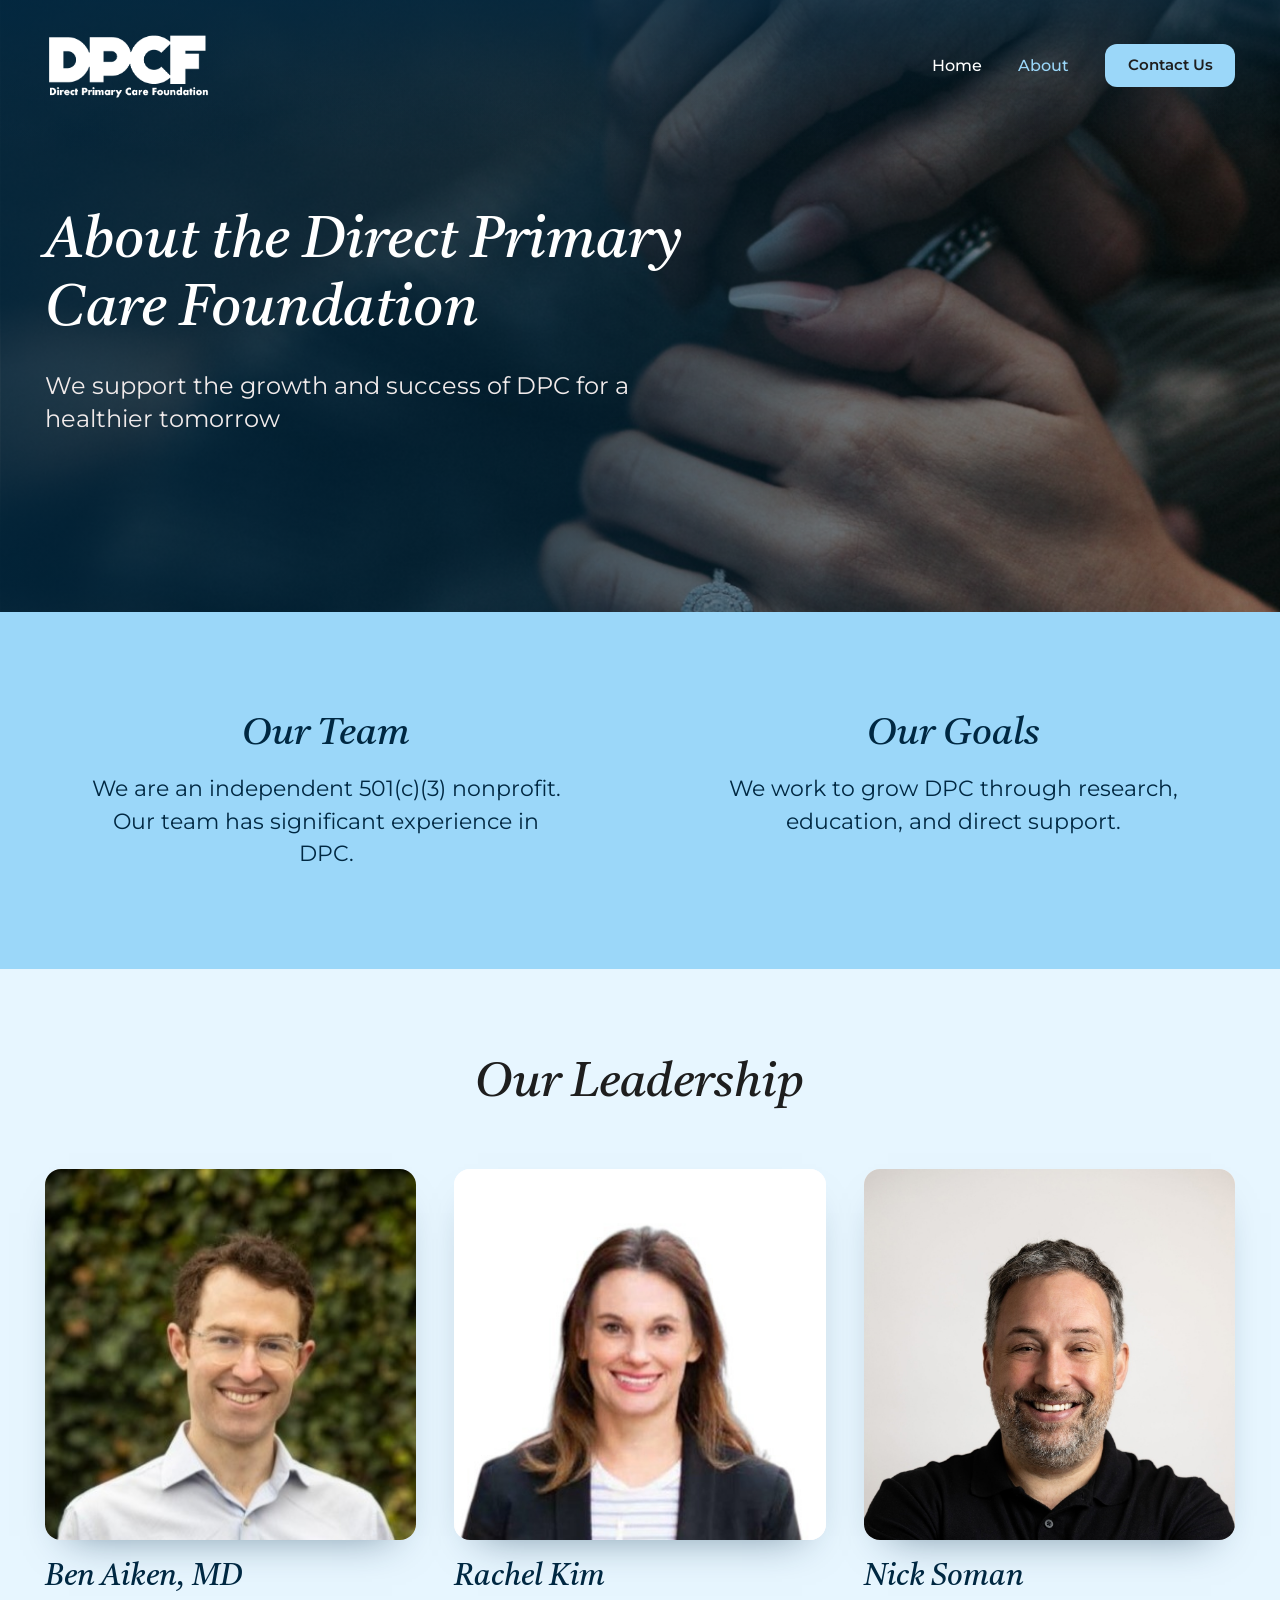
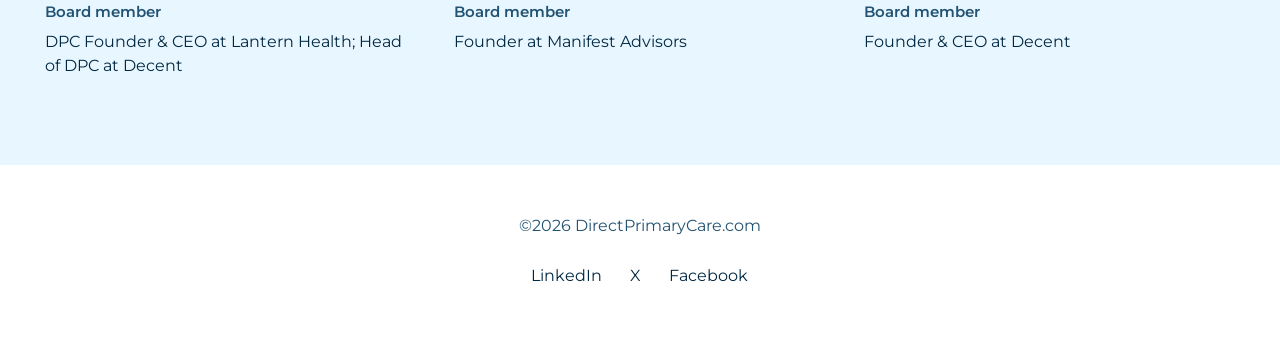
==== about.html @ 8b3974f1 "Direct Primary Care Foundation site (recreated): home + about with leadership Co-Authored-By: Claude" ====
<!DOCTYPE html>
<html lang="en">
<head>
<meta charset="utf-8" />
<meta name="viewport" content="width=device-width, initial-scale=1" />
<title>About — Direct Primary Care Foundation</title>
<meta name="description" content="About the Direct Primary Care Foundation: an independent 501(c)(3) nonprofit working to grow DPC through research, education, and direct support." />
<link rel="icon" type="image/png" href="images/favicon.png" />
<link rel="apple-touch-icon" href="images/favicon.png" />
<link rel="preconnect" href="https://fonts.googleapis.com" />
<link rel="preconnect" href="https://fonts.gstatic.com" crossorigin />
<link href="https://fonts.googleapis.com/css2?family=Castoro:ital@0;1&family=Montserrat:ital,wght@0,300;0,400;0,500;0,600;0,700;1,400&display=swap" rel="stylesheet" />
<link rel="stylesheet" href="styles.css" />
<script>document.documentElement.classList.add('js');</script>
</head>
<body>

<!-- ============================================================ HERO + NAV -->
<section class="hero is-about">
  <header class="nav">
    <div class="container nav-inner">
      <a href="index.html" class="brand" aria-label="Direct Primary Care Foundation home">
        <img src="images/logo-white.png" alt="Direct Primary Care Foundation" />
      </a>
      <nav class="nav-menu" aria-label="Primary">
        <a href="index.html" class="nav-link">Home</a>
        <a href="about.html" class="nav-link current">About</a>
        <a href="mailto:hello@directprimarycare.com" class="button is-small">Contact Us</a>
      </nav>
    </div>
  </header>

  <div class="container">
    <div class="hero-wrap">
      <h1 class="reveal">About the Direct Primary Care Foundation</h1>
      <p class="hero-desc reveal">We support the growth and success of DPC for a healthier tomorrow</p>
    </div>
  </div>
</section>

<!-- ============================================================ TEAM & GOALS -->
<section class="about-goals">
  <div class="container about-goals-wrap">
    <div class="about-grid">
      <div class="about-card reveal">
        <h3>Our Team</h3>
        <p>We are an independent 501(c)(3) nonprofit. Our team has significant experience in DPC.</p>
      </div>
      <div class="about-card reveal">
        <h3>Our Goals</h3>
        <p>We work to grow DPC through research, education, and direct support.</p>
      </div>
    </div>
  </div>
</section>

<!-- ============================================================ LEADERSHIP -->
<section class="leadership">
  <div class="container leadership-wrap">
    <div class="leadership-title reveal">
      <h2>Our Leadership</h2>
    </div>
    <div class="leadership-grid">
      <article class="leader reveal">
        <div class="leader-img"><img src="images/team-ben-aiken.jpeg" alt="Ben Aiken, MD" /></div>
        <div class="leader-body">
          <h3>Ben Aiken, MD</h3>
          <div class="leader-role">Board member</div>
          <p class="leader-desc">DPC Founder &amp; CEO at Lantern Health; Head of DPC at Decent</p>
        </div>
      </article>
      <article class="leader reveal">
        <div class="leader-img"><img src="images/team-rachel-kim.jpeg" alt="Rachel Kim" /></div>
        <div class="leader-body">
          <h3>Rachel Kim</h3>
          <div class="leader-role">Board member</div>
          <p class="leader-desc">Founder at Manifest Advisors</p>
        </div>
      </article>
      <article class="leader reveal">
        <div class="leader-img"><img src="images/team-nick-soman.jpg" alt="Nick Soman" /></div>
        <div class="leader-body">
          <h3>Nick Soman</h3>
          <div class="leader-role">Board member</div>
          <p class="leader-desc">Founder &amp; CEO at Decent</p>
        </div>
      </article>
    </div>
  </div>
</section>

<!-- ============================================================ FOOTER -->
<footer class="footer">
  <div class="container footer-wrap">
    <div class="footer-copy">&copy;<span class="year">2026</span> DirectPrimaryCare.com</div>
    <nav class="footer-menu" aria-label="Social">
      <a href="https://linkedin.com/company/dpcfoundation" target="_blank" rel="noopener" class="footer-link">LinkedIn</a>
      <a href="https://x.com/DPCFoundation" target="_blank" rel="noopener" class="footer-link">X</a>
      <a href="https://www.facebook.com/directprimarycarefoundation" target="_blank" rel="noopener" class="footer-link">Facebook</a>
    </nav>
  </div>
</footer>

<script src="site.js"></script>
</body>
</html>
---- styles.css ----
/* ============================================================
   Direct Primary Care Foundation — shared stylesheet
   Faithful recreation of the original directprimarycare.com.
   Brand palette + Castoro/Montserrat type from the original.
   ============================================================ */
:root {
  --black:      #1e1e1e;
  --blue-shade: #225372;  /* mission section */
  --navy:       #002842;  /* "light-blue" in original: text & links */
  --sky-blue:   #9bd7f9;  /* buttons & section backgrounds */
  --tertiary:   #e7f6ff;  /* pale blue leadership section */
  --white:      #f1ebeb;  /* warm off-white */

  --font-heading: 'Castoro', Georgia, 'Times New Roman', serif;
  --font-body: 'Montserrat', system-ui, -apple-system, 'Segoe UI', Arial, sans-serif;

  --container: 81.25rem;  /* 1300px */
}

*, *::before, *::after { box-sizing: border-box; }
html { -webkit-text-size-adjust: 100%; scroll-behavior: smooth; }
@media (prefers-reduced-motion: reduce) { html { scroll-behavior: auto; } }
body {
  margin: 0;
  font-family: var(--font-body);
  color: var(--navy);
  background: #fff;
  font-size: 1rem;
  line-height: 1.6;
  -webkit-font-smoothing: antialiased;
}
h1, h2, h3 {
  font-family: var(--font-heading);
  font-style: italic;
  font-weight: 400;
  margin: 0;
  line-height: 1.15;
  text-wrap: balance;
}
p { margin: 0; }
img { display: block; max-width: 100%; }
a { color: inherit; text-decoration: none; }
:focus-visible { outline: 3px solid var(--sky-blue); outline-offset: 3px; border-radius: 4px; }

.container { width: 93%; max-width: var(--container); margin-inline: auto; }

/* ---------------- Buttons ---------------- */
.button {
  display: inline-block;
  background: var(--sky-blue);
  color: var(--black);
  font-family: var(--font-body);
  font-size: .95rem;
  font-weight: 600;
  text-align: center;
  border-radius: .75rem;
  padding: .85rem 3.25rem;
  transition: background-color .25s ease, transform .2s ease;
}
.button:hover { background: var(--white); transform: translateY(-2px); }
.button.is-small { padding: .6rem 1.4rem; }

/* ============================================================ NAV */
.nav { position: absolute; top: 0; left: 0; right: 0; z-index: 20; }
.nav-inner {
  display: flex; align-items: center; justify-content: space-between;
  gap: 1.5rem; padding-top: 2rem; padding-bottom: 1rem;
}
.brand img { width: 168px; height: auto; }
.nav-menu { display: flex; align-items: center; gap: 2.25rem; }
.nav-link { color: #fff; font-size: 1rem; font-weight: 500; transition: color .25s ease; }
.nav-link:hover, .nav-link.current { color: var(--sky-blue); }
@media (max-width: 600px) {
  .brand img { width: 132px; }
  .nav-menu { gap: 1.1rem; }
  .nav-link { font-size: .9rem; }
  .nav .button { padding: .55rem 1.1rem; }
}

/* ============================================================ HERO (shared) */
.hero {
  position: relative;
  min-height: 100vh;
  background-position: 72% center;
  background-repeat: no-repeat;
  background-size: cover;
  overflow: hidden;
  display: flex;
  align-items: center;
}
/* Navy scrims: a top band keeps the white logo/nav legible, a left wash
   keeps the headline legible over the photo. */
.hero::before {
  content: "";
  position: absolute; inset: 0;
  background:
    linear-gradient(180deg,
      rgba(0,40,66,.72) 0%,
      rgba(0,40,66,.28) 12%,
      rgba(0,40,66,0) 24%),
    linear-gradient(90deg,
      rgba(0,40,66,.88) 0%,
      rgba(0,40,66,.66) 40%,
      rgba(0,40,66,.22) 68%,
      rgba(0,40,66,0) 100%);
}
.hero .container { position: relative; z-index: 2; }
.hero-wrap { padding-top: 9rem; padding-bottom: 7rem; max-width: 52rem; }
.hero h1 { color: #fff; font-size: clamp(2.4rem, 6vw, 3.625rem); line-height: 1.18; }
.hero-desc {
  color: var(--white);
  font-size: clamp(1.15rem, 2.2vw, 1.5rem);
  line-height: 1.4;
  margin-top: 1.5rem;
  max-width: 40rem;
}
.hero-wrap .button { margin-top: 2.25rem; }

/* Home hero photo */
.hero.is-home { background-image: url("images/hero.png"); }

/* About hero photo — shorter subpage hero over a darker image */
.hero.is-about {
  background-image: url("images/about-hero.png");
  min-height: 68vh;
  background-position: 60% center;
}
.hero.is-about::before {
  background:
    linear-gradient(180deg, rgba(0,40,66,.60) 0%, rgba(0,40,66,.2) 14%, rgba(0,40,66,0) 26%),
    linear-gradient(90deg, rgba(0,40,66,.80) 0%, rgba(0,40,66,.55) 45%, rgba(0,40,66,.2) 75%, rgba(0,40,66,0) 100%);
}
.hero.is-about .hero-wrap { max-width: 40rem; }

/* ============================================================ MISSION (home) */
.mission { background: var(--blue-shade); color: #fff; }
.mission-wrap { padding-block: clamp(3.5rem, 8vw, 6.25rem); }
.mission-grid {
  display: grid; grid-template-columns: 1fr 1fr;
  gap: clamp(2rem, 5vw, 3.5rem); align-items: center;
}
.mission h2 { color: #fff; font-size: clamp(2.1rem, 4vw, 3rem); }
.mission-copy p {
  color: var(--white);
  font-size: clamp(1.15rem, 2vw, 1.5rem);
  line-height: 1.5;
  margin-top: 1.5rem;
}
.mission-copy a.link { color: #fff; text-decoration: underline; text-underline-offset: 3px; }
.mission-copy a.link:hover { color: var(--sky-blue); }
.mission-img-wrap { display: flex; justify-content: center; }
.mission-img-wrap img { width: 100%; max-width: 460px; height: auto; border-radius: 1rem; }
@media (max-width: 820px) {
  .mission-grid { grid-template-columns: 1fr; }
  .mission-img-wrap { order: -1; }
  .mission-img-wrap img { max-width: 360px; }
}

/* ============================================================ WHAT WE DO (home) */
.wedo { background: var(--sky-blue); }
.wedo-wrap { padding-block: clamp(3.5rem, 7vw, 5.5rem); }
.wedo-title { text-align: center; margin-bottom: clamp(2.5rem, 5vw, 3.75rem); }
.wedo-title h2 { color: var(--black); font-size: clamp(2rem, 4vw, 3rem); }
.wedo-grid { display: grid; grid-template-columns: repeat(3, 1fr); gap: clamp(1.75rem, 3vw, 2.5rem); }
.card { display: flex; flex-direction: column; gap: 1.5rem; }
.card-img {
  overflow: hidden; border-radius: 1rem; height: 300px;
  box-shadow: 0 20px 40px -24px rgba(0,40,66,.5);
}
.card-img img { width: 100%; height: 100%; object-fit: cover; }
.card-body { display: flex; flex-direction: column; gap: .75rem; }
.card-body h3 { color: var(--navy); font-size: clamp(1.6rem, 2.6vw, 2.125rem); }
.card-body p { color: var(--navy); font-size: clamp(1.05rem, 1.8vw, 1.25rem); line-height: 1.45; }
@media (max-width: 860px) { .wedo-grid { grid-template-columns: 1fr; max-width: 460px; margin-inline: auto; } }

/* ============================================================ ABOUT: Team & Goals */
.about-goals { background: var(--sky-blue); }
.about-goals-wrap { padding-block: clamp(3.5rem, 8vw, 6.25rem); }
.about-grid {
  display: grid; grid-template-columns: 1fr 1fr;
  gap: clamp(2.5rem, 5vw, 4.5rem);
}
.about-card { text-align: center; display: flex; flex-direction: column; align-items: center; gap: 1rem; padding-inline: clamp(0rem, 3vw, 3.5rem); }
.about-card h3 { color: var(--navy); font-size: clamp(1.9rem, 3vw, 2.4rem); }
.about-card p { color: var(--navy); font-size: clamp(1.1rem, 1.9vw, 1.35rem); line-height: 1.5; max-width: 30rem; }
@media (max-width: 720px) { .about-grid { grid-template-columns: 1fr; gap: 3rem; } }

/* ============================================================ ABOUT: Leadership */
.leadership { background: var(--tertiary); }
.leadership-wrap { padding-block: clamp(3.5rem, 7vw, 5.5rem); }
.leadership-title { text-align: center; margin-bottom: clamp(2.5rem, 5vw, 3.5rem); }
.leadership-title h2 { color: var(--black); font-size: clamp(2rem, 4vw, 3rem); }
.leadership-grid { display: grid; grid-template-columns: repeat(3, 1fr); gap: clamp(1.75rem, 3vw, 3rem); }
.leader { display: flex; flex-direction: column; gap: 1.25rem; }
.leader-img {
  overflow: hidden; border-radius: 1rem; aspect-ratio: 1 / 1;
  background: #fff; box-shadow: 0 20px 40px -24px rgba(0,40,66,.5);
}
.leader-img img { width: 100%; height: 100%; object-fit: cover; object-position: center top; }
.leader-body { display: flex; flex-direction: column; gap: .35rem; }
.leader-body h3 { color: var(--navy); font-size: clamp(1.5rem, 2.4vw, 1.9rem); }
.leader-role { color: var(--blue-shade); font-weight: 600; font-size: .95rem; }
.leader-desc { color: var(--navy); font-size: 1.02rem; line-height: 1.45; }
@media (max-width: 860px) { .leadership-grid { grid-template-columns: 1fr; max-width: 380px; margin-inline: auto; } }

/* ============================================================ FOOTER */
.footer { background: #fff; }
.footer-wrap {
  padding-block: 3rem;
  display: flex; flex-direction: column; align-items: center; gap: 1.5rem;
  text-align: center;
}
.footer-copy { color: var(--blue-shade); font-size: 1rem; }
.footer-menu { display: flex; flex-wrap: wrap; justify-content: center; gap: 1.75rem; }
.footer-link { color: var(--navy); font-size: 1rem; transition: color .2s ease; }
.footer-link:hover { color: var(--blue-shade); }

/* ============================================================ REVEAL */
.js .reveal { opacity: 0; transform: translateY(20px); transition: opacity .8s ease, transform .8s ease; }
.js .reveal.in { opacity: 1; transform: none; }
@media (prefers-reduced-motion: reduce) {
  .js .reveal { opacity: 1; transform: none; transition: none; }
  .button:hover, .mission-img-wrap img { transition: none; }
}
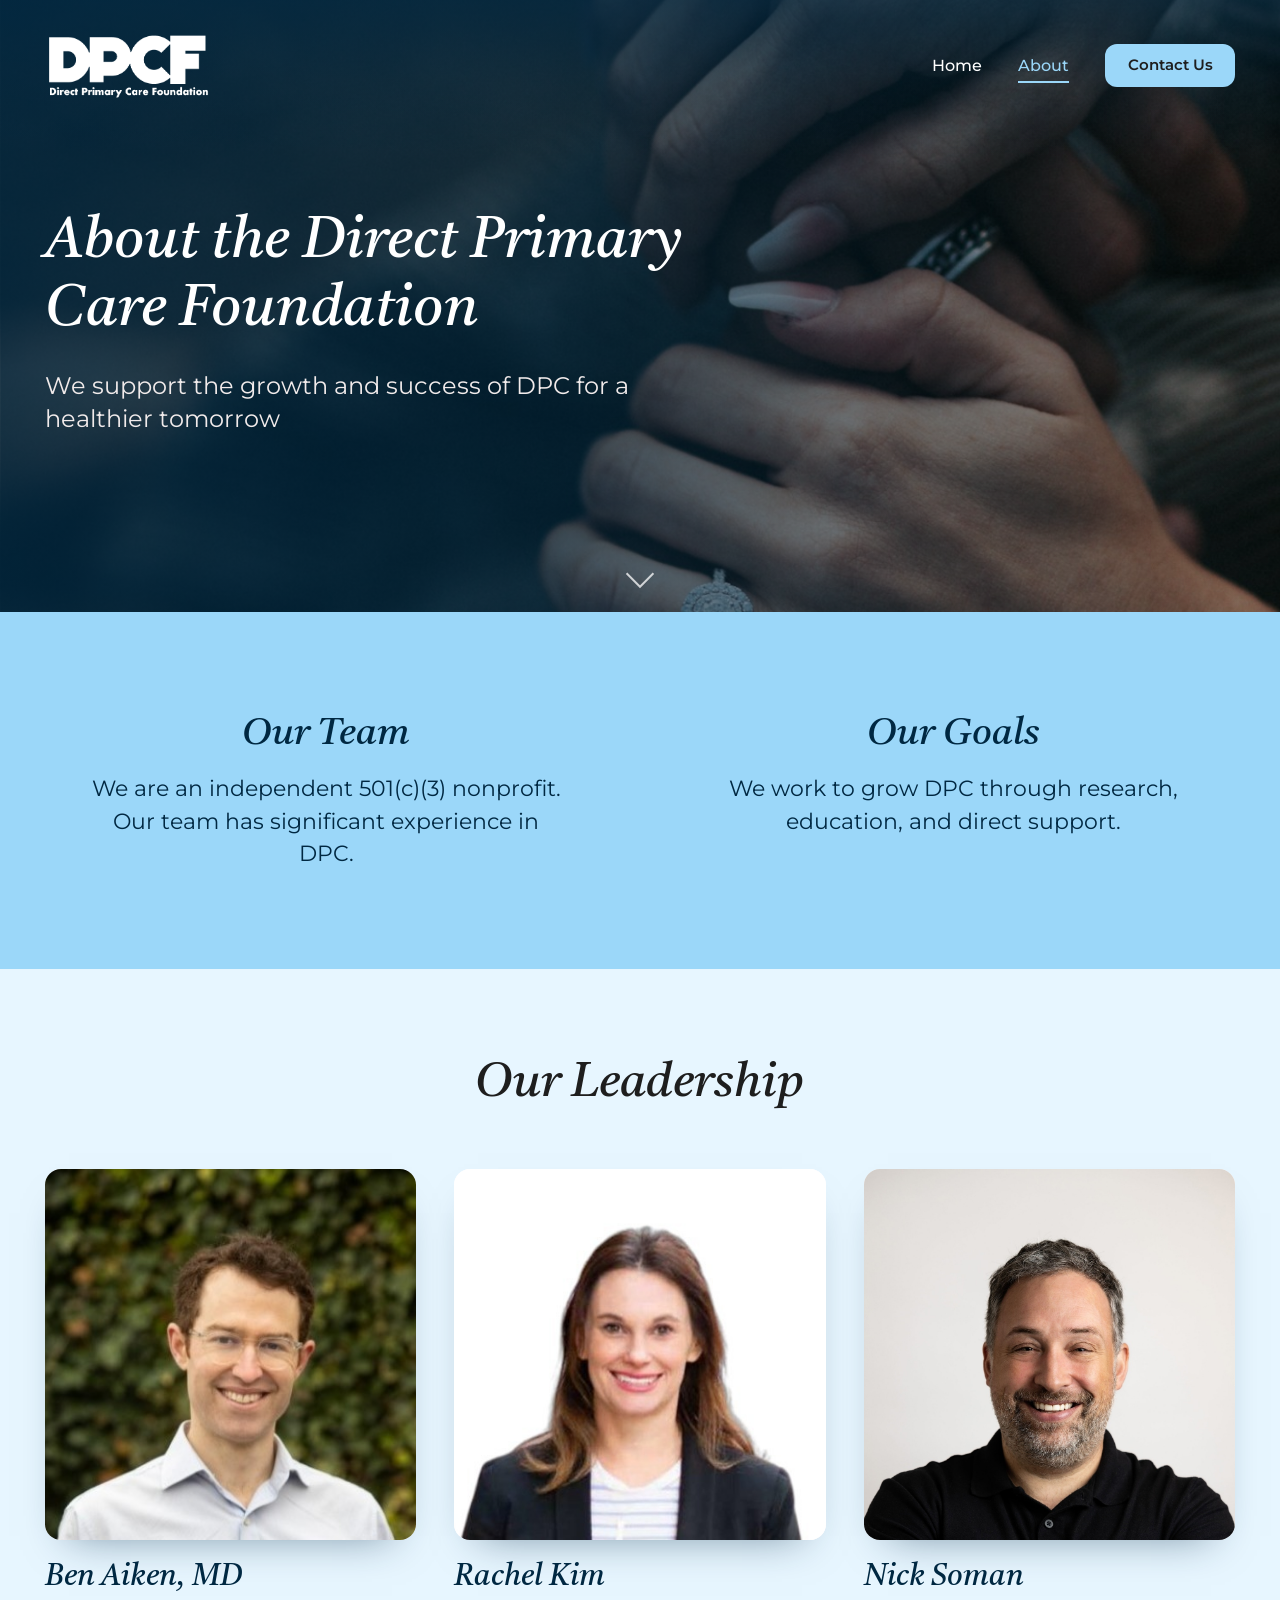
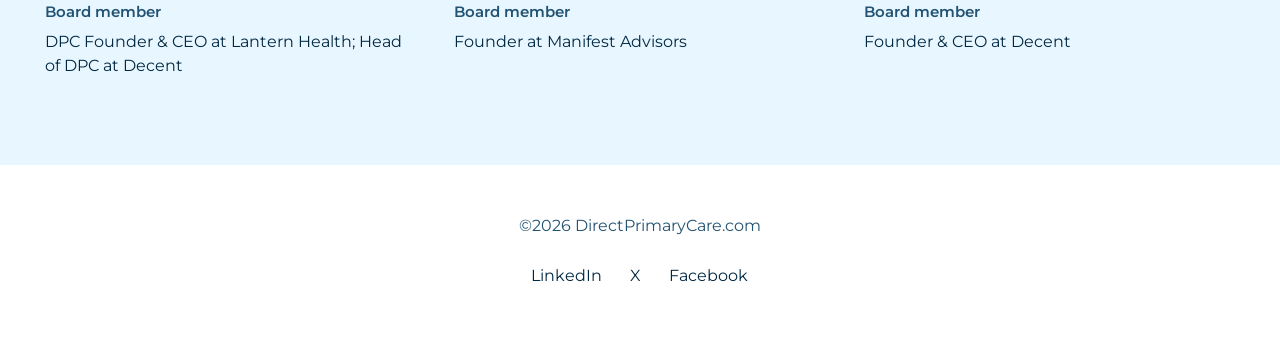
==== commit bc4a1137: "UI/UX polish: scroll-aware sticky nav, card/leader hover interactions, hero scroll cue, nav underlin" ====
--- a/about.html
+++ b/about.html
@@ -5,6 +5,19 @@
 <meta name="viewport" content="width=device-width, initial-scale=1" />
 <title>About — Direct Primary Care Foundation</title>
 <meta name="description" content="About the Direct Primary Care Foundation: an independent 501(c)(3) nonprofit working to grow DPC through research, education, and direct support." />
+<link rel="canonical" href="https://dpcfoundation.org/about.html" />
+<meta property="og:type" content="website" />
+<meta property="og:site_name" content="Direct Primary Care Foundation" />
+<meta property="og:title" content="About the Direct Primary Care Foundation" />
+<meta property="og:description" content="An independent 501(c)(3) nonprofit working to grow DPC through research, education, and direct support." />
+<meta property="og:url" content="https://dpcfoundation.org/about.html" />
+<meta property="og:image" content="https://dpcfoundation.org/images/og.png" />
+<meta property="og:image:width" content="1200" />
+<meta property="og:image:height" content="630" />
+<meta name="twitter:card" content="summary_large_image" />
+<meta name="twitter:title" content="About the Direct Primary Care Foundation" />
+<meta name="twitter:description" content="An independent 501(c)(3) nonprofit working to grow DPC through research, education, and direct support." />
+<meta name="twitter:image" content="https://dpcfoundation.org/images/og.png" />
 <link rel="icon" type="image/png" href="images/favicon.png" />
 <link rel="apple-touch-icon" href="images/favicon.png" />
 <link rel="preconnect" href="https://fonts.googleapis.com" />
--- a/styles.css
+++ b/styles.css
@@ -55,20 +55,42 @@
   text-align: center;
   border-radius: .75rem;
   padding: .85rem 3.25rem;
+  white-space: nowrap;
   transition: background-color .25s ease, transform .2s ease;
 }
 .button:hover { background: var(--white); transform: translateY(-2px); }
 .button.is-small { padding: .6rem 1.4rem; }
 
 /* ============================================================ NAV */
-.nav { position: absolute; top: 0; left: 0; right: 0; z-index: 20; }
+.nav {
+  position: fixed; top: 0; left: 0; right: 0; z-index: 50;
+  transition: background-color .3s ease, box-shadow .3s ease;
+}
+/* Solid navy bar appears once you scroll past the hero */
+.nav.scrolled {
+  background: rgba(0, 40, 66, 0.94);
+  backdrop-filter: saturate(1.3) blur(8px);
+  -webkit-backdrop-filter: saturate(1.3) blur(8px);
+  box-shadow: 0 10px 30px -18px rgba(0, 0, 0, 0.7);
+}
 .nav-inner {
   display: flex; align-items: center; justify-content: space-between;
   gap: 1.5rem; padding-top: 2rem; padding-bottom: 1rem;
-}
-.brand img { width: 168px; height: auto; }
+  transition: padding .3s ease;
+}
+.nav.scrolled .nav-inner { padding-top: 1rem; padding-bottom: 1rem; }
+.brand img { width: 168px; height: auto; transition: width .3s ease; }
+.nav.scrolled .brand img { width: 146px; }
 .nav-menu { display: flex; align-items: center; gap: 2.25rem; }
-.nav-link { color: #fff; font-size: 1rem; font-weight: 500; transition: color .25s ease; }
+.nav-link {
+  position: relative; color: #fff; font-size: 1rem; font-weight: 500;
+  transition: color .25s ease;
+}
+.nav-link::after {
+  content: ""; position: absolute; left: 0; right: 100%; bottom: -5px;
+  height: 2px; background: var(--sky-blue); transition: right .28s ease;
+}
+.nav-link:hover::after, .nav-link.current::after { right: 0; }
 .nav-link:hover, .nav-link.current { color: var(--sky-blue); }
 @media (max-width: 600px) {
   .brand img { width: 132px; }
@@ -116,6 +138,20 @@
 }
 .hero-wrap .button { margin-top: 2.25rem; }
 
+/* Animated scroll cue at the bottom of the hero */
+.hero::after {
+  content: ""; position: absolute; left: 50%; bottom: 28px; z-index: 2;
+  width: 20px; height: 20px; margin-left: -10px; pointer-events: none;
+  border-right: 2px solid rgba(255,255,255,.75);
+  border-bottom: 2px solid rgba(255,255,255,.75);
+  transform: rotate(45deg);
+  animation: heroCue 1.9s ease-in-out infinite;
+}
+@keyframes heroCue {
+  0%, 100% { bottom: 30px; opacity: .5; }
+  50%      { bottom: 20px; opacity: 1; }
+}
+
 /* Home hero photo */
 .hero.is-home { background-image: url("images/hero.png"); }
 
@@ -162,12 +198,16 @@
 .wedo-title { text-align: center; margin-bottom: clamp(2.5rem, 5vw, 3.75rem); }
 .wedo-title h2 { color: var(--black); font-size: clamp(2rem, 4vw, 3rem); }
 .wedo-grid { display: grid; grid-template-columns: repeat(3, 1fr); gap: clamp(1.75rem, 3vw, 2.5rem); }
-.card { display: flex; flex-direction: column; gap: 1.5rem; }
+.card { display: flex; flex-direction: column; gap: 1.5rem; transition: transform .3s ease; }
+.card:hover { transform: translateY(-6px); }
 .card-img {
   overflow: hidden; border-radius: 1rem; height: 300px;
   box-shadow: 0 20px 40px -24px rgba(0,40,66,.5);
-}
-.card-img img { width: 100%; height: 100%; object-fit: cover; }
+  transition: box-shadow .3s ease;
+}
+.card:hover .card-img { box-shadow: 0 30px 55px -26px rgba(0,40,66,.65); }
+.card-img img { width: 100%; height: 100%; object-fit: cover; transition: transform .6s cubic-bezier(.2,.7,.2,1); }
+.card:hover .card-img img { transform: scale(1.06); }
 .card-body { display: flex; flex-direction: column; gap: .75rem; }
 .card-body h3 { color: var(--navy); font-size: clamp(1.6rem, 2.6vw, 2.125rem); }
 .card-body p { color: var(--navy); font-size: clamp(1.05rem, 1.8vw, 1.25rem); line-height: 1.45; }
@@ -191,12 +231,16 @@
 .leadership-title { text-align: center; margin-bottom: clamp(2.5rem, 5vw, 3.5rem); }
 .leadership-title h2 { color: var(--black); font-size: clamp(2rem, 4vw, 3rem); }
 .leadership-grid { display: grid; grid-template-columns: repeat(3, 1fr); gap: clamp(1.75rem, 3vw, 3rem); }
-.leader { display: flex; flex-direction: column; gap: 1.25rem; }
+.leader { display: flex; flex-direction: column; gap: 1.25rem; transition: transform .3s ease; }
+.leader:hover { transform: translateY(-6px); }
 .leader-img {
   overflow: hidden; border-radius: 1rem; aspect-ratio: 1 / 1;
   background: #fff; box-shadow: 0 20px 40px -24px rgba(0,40,66,.5);
-}
-.leader-img img { width: 100%; height: 100%; object-fit: cover; object-position: center top; }
+  transition: box-shadow .3s ease;
+}
+.leader:hover .leader-img { box-shadow: 0 30px 55px -26px rgba(0,40,66,.6); }
+.leader-img img { width: 100%; height: 100%; object-fit: cover; object-position: center top; transition: transform .6s cubic-bezier(.2,.7,.2,1); }
+.leader:hover .leader-img img { transform: scale(1.05); }
 .leader-body { display: flex; flex-direction: column; gap: .35rem; }
 .leader-body h3 { color: var(--navy); font-size: clamp(1.5rem, 2.4vw, 1.9rem); }
 .leader-role { color: var(--blue-shade); font-weight: 600; font-size: .95rem; }
@@ -218,7 +262,14 @@
 /* ============================================================ REVEAL */
 .js .reveal { opacity: 0; transform: translateY(20px); transition: opacity .8s ease, transform .8s ease; }
 .js .reveal.in { opacity: 1; transform: none; }
+/* Cards/leaders animate their entrance too, but need a snappy transform for
+   the hover lift — override the slower reveal timing at higher specificity. */
+.js .card.reveal, .js .leader.reveal { transition: opacity .7s ease, transform .4s cubic-bezier(.2,.7,.2,1); }
 @media (prefers-reduced-motion: reduce) {
   .js .reveal { opacity: 1; transform: none; transition: none; }
   .button:hover, .mission-img-wrap img { transition: none; }
-}
+  .hero::after { animation: none; }
+  .card, .leader, .card-img img, .leader-img img { transition: none; }
+  .card:hover, .leader:hover { transform: none; }
+  .card:hover .card-img img, .leader:hover .leader-img img { transform: none; }
+}
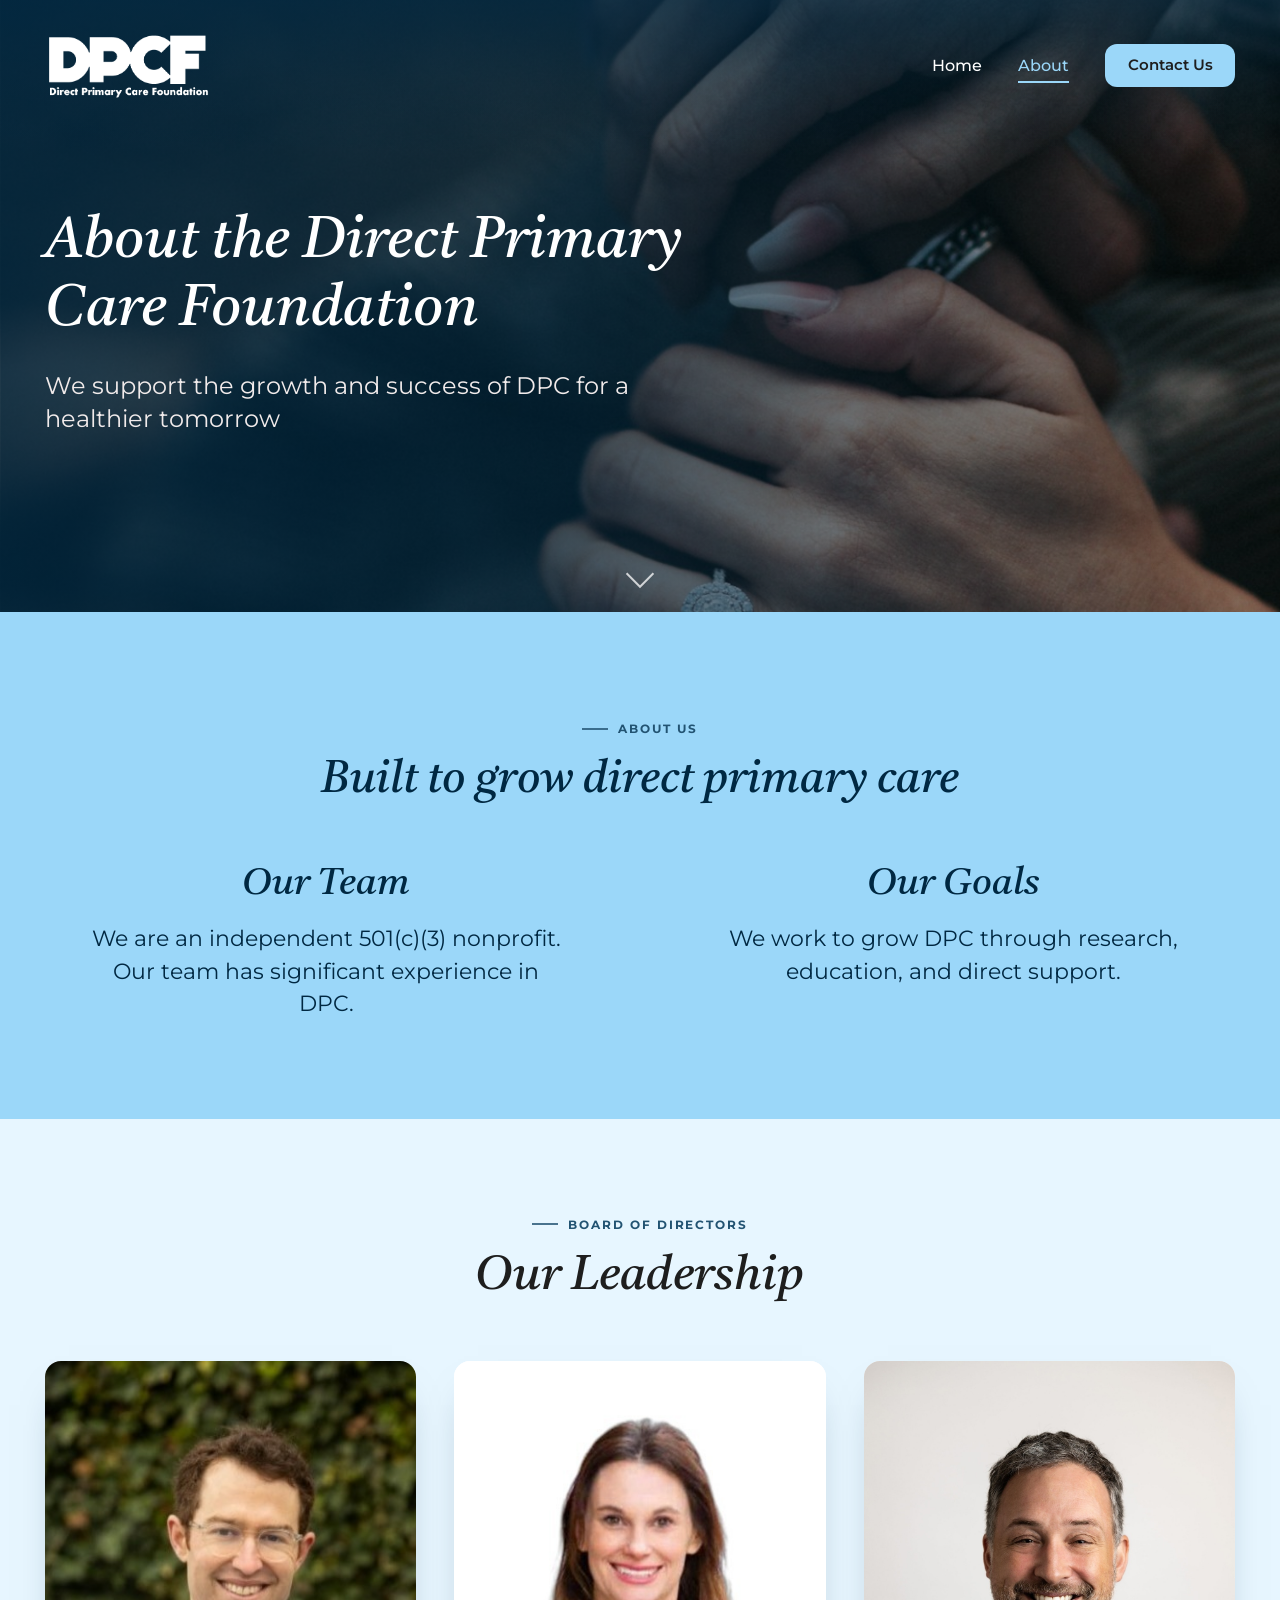
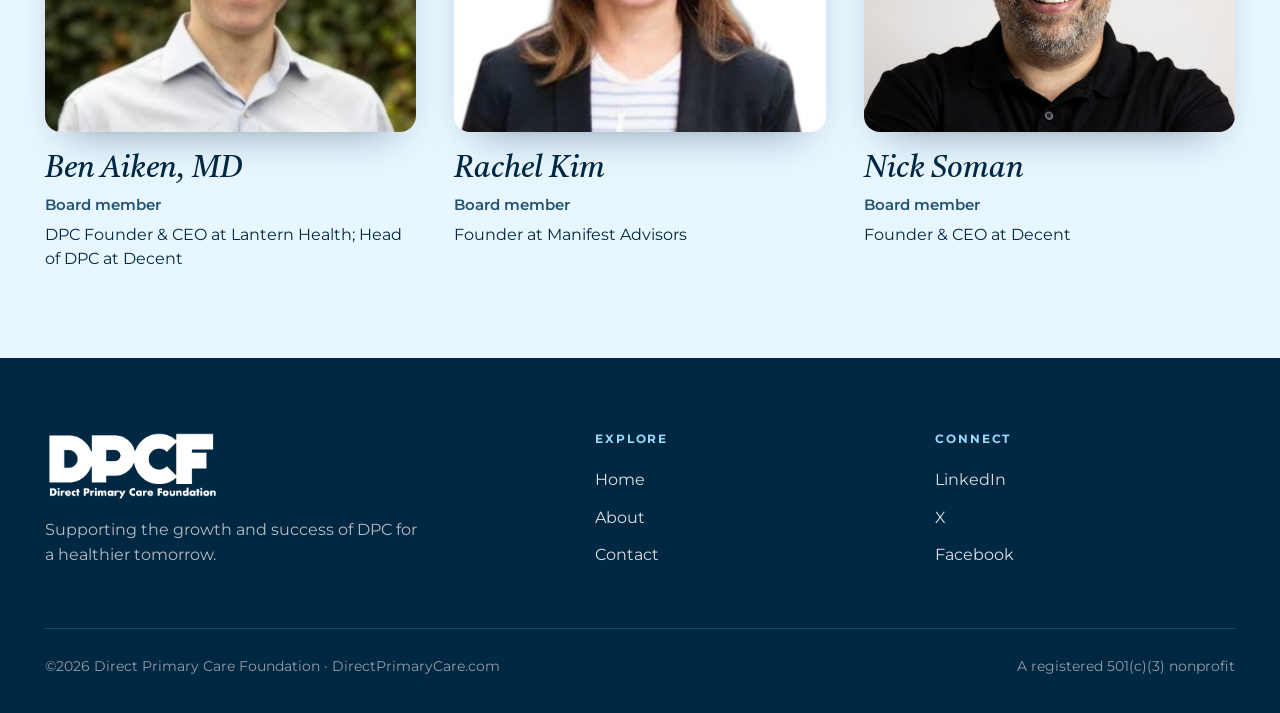
==== commit 6c54b1b3: "Visual polish: section eyebrows + redesigned navy footer (logo, tagline, columns) Co-Authored-By: Cl" ====
--- a/about.html
+++ b/about.html
@@ -54,6 +54,10 @@
 <!-- ============================================================ TEAM & GOALS -->
 <section class="about-goals">
   <div class="container about-goals-wrap">
+    <div class="about-intro reveal">
+      <span class="eyebrow center">About us</span>
+      <h2>Built to grow direct primary care</h2>
+    </div>
     <div class="about-grid">
       <div class="about-card reveal">
         <h3>Our Team</h3>
@@ -71,6 +75,7 @@
 <section class="leadership">
   <div class="container leadership-wrap">
     <div class="leadership-title reveal">
+      <span class="eyebrow center">Board of Directors</span>
       <h2>Our Leadership</h2>
     </div>
     <div class="leadership-grid">
@@ -105,12 +110,28 @@
 <!-- ============================================================ FOOTER -->
 <footer class="footer">
   <div class="container footer-wrap">
-    <div class="footer-copy">&copy;<span class="year">2026</span> DirectPrimaryCare.com</div>
-    <nav class="footer-menu" aria-label="Social">
-      <a href="https://linkedin.com/company/dpcfoundation" target="_blank" rel="noopener" class="footer-link">LinkedIn</a>
-      <a href="https://x.com/DPCFoundation" target="_blank" rel="noopener" class="footer-link">X</a>
-      <a href="https://www.facebook.com/directprimarycarefoundation" target="_blank" rel="noopener" class="footer-link">Facebook</a>
-    </nav>
+    <div class="footer-top">
+      <div class="footer-brand">
+        <img src="images/logo-white.png" alt="Direct Primary Care Foundation" class="footer-logo" />
+        <p>Supporting the growth and success of DPC for a healthier tomorrow.</p>
+      </div>
+      <div class="footer-col">
+        <h4>Explore</h4>
+        <a href="index.html">Home</a>
+        <a href="about.html">About</a>
+        <a href="mailto:hello@directprimarycare.com">Contact</a>
+      </div>
+      <div class="footer-col">
+        <h4>Connect</h4>
+        <a href="https://linkedin.com/company/dpcfoundation" target="_blank" rel="noopener">LinkedIn</a>
+        <a href="https://x.com/DPCFoundation" target="_blank" rel="noopener">X</a>
+        <a href="https://www.facebook.com/directprimarycarefoundation" target="_blank" rel="noopener">Facebook</a>
+      </div>
+    </div>
+    <div class="footer-bottom">
+      <span>&copy;<span class="year">2026</span> Direct Primary Care Foundation &middot; DirectPrimaryCare.com</span>
+      <span>A registered 501(c)(3) nonprofit</span>
+    </div>
   </div>
 </footer>
 
--- a/styles.css
+++ b/styles.css
@@ -43,6 +43,18 @@
 :focus-visible { outline: 3px solid var(--sky-blue); outline-offset: 3px; border-radius: 4px; }
 
 .container { width: 93%; max-width: var(--container); margin-inline: auto; }
+
+/* ---------------- Section eyebrow (small label above a heading) ---------------- */
+.eyebrow {
+  display: inline-flex; align-items: center; gap: .65rem;
+  font-family: var(--font-body); font-size: .75rem; font-weight: 700;
+  letter-spacing: .16em; text-transform: uppercase;
+  color: var(--blue-shade); margin-bottom: 1rem;
+}
+.eyebrow::before { content: ""; width: 26px; height: 2px; background: currentColor; opacity: .8; }
+.eyebrow.center { justify-content: center; }
+/* On the dark mission ground, the eyebrow switches to sky blue */
+.mission .eyebrow { color: var(--sky-blue); }
 
 /* ---------------- Buttons ---------------- */
 .button {
@@ -216,6 +228,8 @@
 /* ============================================================ ABOUT: Team & Goals */
 .about-goals { background: var(--sky-blue); }
 .about-goals-wrap { padding-block: clamp(3.5rem, 8vw, 6.25rem); }
+.about-intro { text-align: center; max-width: 44rem; margin: 0 auto clamp(2.5rem, 5vw, 3.5rem); }
+.about-intro h2 { color: var(--navy); font-size: clamp(2rem, 4vw, 2.8rem); }
 .about-grid {
   display: grid; grid-template-columns: 1fr 1fr;
   gap: clamp(2.5rem, 5vw, 4.5rem);
@@ -248,16 +262,37 @@
 @media (max-width: 860px) { .leadership-grid { grid-template-columns: 1fr; max-width: 380px; margin-inline: auto; } }
 
 /* ============================================================ FOOTER */
-.footer { background: #fff; }
-.footer-wrap {
-  padding-block: 3rem;
-  display: flex; flex-direction: column; align-items: center; gap: 1.5rem;
-  text-align: center;
-}
-.footer-copy { color: var(--blue-shade); font-size: 1rem; }
-.footer-menu { display: flex; flex-wrap: wrap; justify-content: center; gap: 1.75rem; }
-.footer-link { color: var(--navy); font-size: 1rem; transition: color .2s ease; }
-.footer-link:hover { color: var(--blue-shade); }
+.footer { background: var(--navy); color: #fff; }
+.footer-wrap { padding-block: clamp(3rem, 6vw, 4.5rem) 2.25rem; }
+.footer-top {
+  display: grid; grid-template-columns: 1.7fr 1fr 1fr; gap: 2.5rem;
+  align-items: start;
+}
+.footer-logo { width: 176px; height: auto; }
+.footer-brand p {
+  color: rgba(241, 235, 235, 0.75); font-size: 1rem; line-height: 1.55;
+  margin-top: 1.1rem; max-width: 34ch;
+}
+.footer-col h4 {
+  font-family: var(--font-body); font-style: normal; font-size: .74rem;
+  letter-spacing: .16em; text-transform: uppercase; font-weight: 700;
+  color: var(--sky-blue); margin: 0 0 1.1rem;
+}
+.footer-col a {
+  display: block; color: rgba(255, 255, 255, 0.85); font-size: .98rem;
+  margin-bottom: .8rem; transition: color .2s ease;
+}
+.footer-col a:hover { color: var(--sky-blue); }
+.footer-bottom {
+  margin-top: clamp(2.25rem, 4vw, 3rem); padding-top: 1.6rem;
+  border-top: 1px solid rgba(255, 255, 255, 0.14);
+  display: flex; flex-wrap: wrap; justify-content: space-between; gap: .8rem;
+  color: rgba(241, 235, 235, 0.6); font-size: .88rem;
+}
+@media (max-width: 720px) {
+  .footer-top { grid-template-columns: 1fr; gap: 2rem; }
+  .footer-bottom { flex-direction: column; }
+}
 
 /* ============================================================ REVEAL */
 .js .reveal { opacity: 0; transform: translateY(20px); transition: opacity .8s ease, transform .8s ease; }
